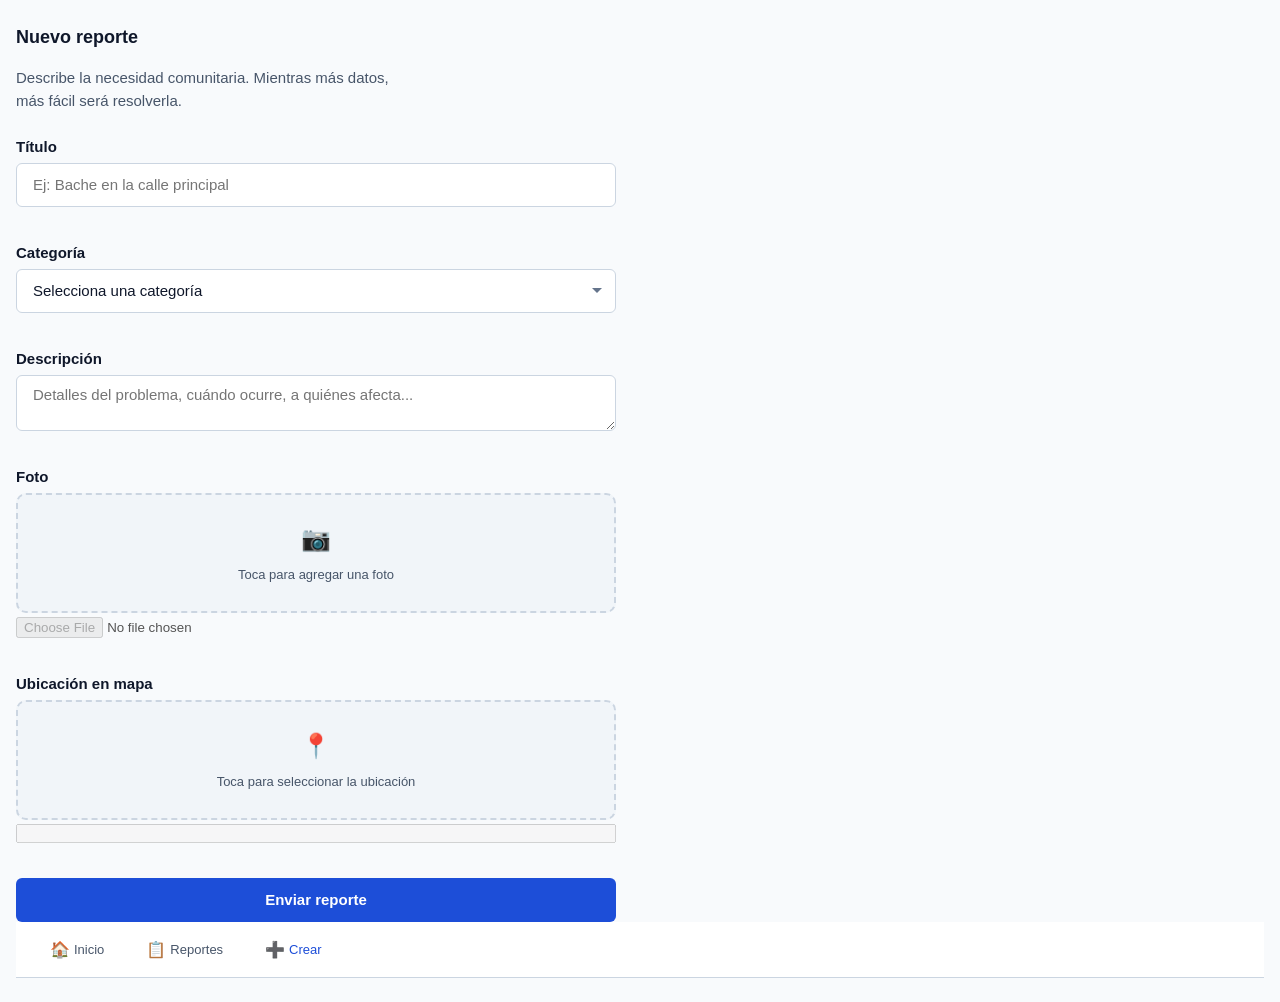
==== crear-reporte.html @ c8d3f110 "chore: inicializar proyecto AyudaYa con sistema de diseño y pantallas" ====
<!DOCTYPE html>
<html lang="es">
<head>
    <meta charset="UTF-8">
    <meta name="viewport" content="width=device-width, initial-scale=1.0">
    <title>AyudaYa — Crear reporte</title>
    <link rel="stylesheet" href="css/styles.css">
</head>
<body>
    <main class="screen">
        <h1 class="screen__title">Nuevo reporte</h1>
        <p class="screen__subtitle">Describe la necesidad comunitaria. Mientras más datos, más fácil será resolverla.</p>

        <form id="createReportForm" style="max-width: 600px;" novalidate>
            <div class="form__group">
                <label class="form__label" for="report-title">Título</label>
                <input class="form__input" id="report-title" type="text" placeholder="Ej: Bache en la calle principal" required>
                <span class="form__error" id="report-title-error"></span>
            </div>

            <div class="form__group">
                <label class="form__label" for="report-category">Categoría</label>
                <select class="form__input form__select" id="report-category" required>
                    <option value="">Selecciona una categoría</option>
                    <option value="bache">Bache</option>
                    <option value="alumbrado">Alumbrado</option>
                    <option value="inseguridad">Inseguridad</option>
                </select>
                <span class="form__error" id="report-category-error"></span>
            </div>

            <div class="form__group">
                <label class="form__label" for="report-description">Descripción</label>
                <textarea class="form__input form__textarea" id="report-description" placeholder="Detalles del problema, cuándo ocurre, a quiénes afecta..." required></textarea>
                <span class="form__error" id="report-description-error"></span>
            </div>

            <div class="form__group">
                <label class="form__label" for="report-photo">Foto</label>
                <label class="placeholder-visual" for="report-photo" aria-label="Agregar foto del reporte">
                    <span aria-hidden="true" style="font-size: 1.5rem;">📷</span>
                    <span>Toca para agregar una foto</span>
                </label>
                <input class="sr-only" id="report-photo" type="file" accept="image/*" disabled>
                <span class="form__error" id="report-photo-error"></span>
            </div>

            <div class="form__group">
                <label class="form__label" for="report-map">Ubicación en mapa</label>
                <label class="placeholder-visual" for="report-map" aria-label="Seleccionar ubicación en el mapa">
                    <span aria-hidden="true" style="font-size: 1.5rem;">📍</span>
                    <span>Toca para seleccionar la ubicación</span>
                </label>
                <input class="sr-only" id="report-map" type="text" disabled>
                <span class="form__error" id="report-map-error"></span>
            </div>

            <button class="btn btn--primary" type="submit" style="width: 100%;">Enviar reporte</button>
        </form>

        <nav class="navbar" aria-label="Navegación principal">
            <a href="index.html" class="navbar__item">
                <span class="navbar__icon" aria-hidden="true">🏠</span>
                <span>Inicio</span>
            </a>
            <a href="reportes.html" class="navbar__item">
                <span class="navbar__icon" aria-hidden="true">📋</span>
                <span>Reportes</span>
            </a>
            <a href="crear-reporte.html" class="navbar__item navbar__item--active" aria-current="page">
                <span class="navbar__icon" aria-hidden="true">➕</span>
                <span>Crear</span>
            </a>
        </nav>
    </main>
</body>
</html>
---- css/styles.css ----
:root {
    --color-primary: #1d4ed8;
    --color-secondary: #0ea5e9;
    --color-success: #16a34a;
    --color-error: #dc2626;
    --color-warning: #d97706;
    --color-gray-100: #f1f5f9;
    --color-gray-300: #cbd5e1;
    --color-gray-500: #64748b;
    --color-gray-700: #334155;
    --color-background: #f8fafc;
    --color-surface: #ffffff;

    --color-text: #0f172a;
    --color-text-muted: #475569;
    --color-text-inverse: #ffffff;

    --font-family: -apple-system, BlinkMacSystemFont, "Segoe UI", Roboto, "Helvetica Neue", Arial, sans-serif;
    --font-size-title: 1.5rem;
    --font-size-subtitle: 1.125rem;
    --font-size-body: 0.9375rem;
    --font-size-caption: 0.8125rem;

    --space-xs: 4px;
    --space-sm: 8px;
    --space-md: 16px;
    --space-lg: 24px;

    --radius-sm: 6px;
    --radius-md: 10px;

    --shadow-sm: 0 1px 3px rgba(0, 0, 0, 0.08);
    --shadow-md: 0 4px 12px rgba(0, 0, 0, 0.1);

    --nav-height: 56px;
    --container-max: 960px;
}

*, *::before, *::after {
    margin: 0;
    padding: 0;
    box-sizing: border-box;
}

html {
    scroll-behavior: smooth;
}

body {
    font-family: var(--font-family);
    font-size: var(--font-size-body);
    line-height: 1.5;
    color: var(--color-text);
    background-color: var(--color-background);
    -webkit-font-smoothing: antialiased;
}

.container {
    width: 100%;
    max-width: var(--container-max);
    margin: 0 auto;
    padding: 0 var(--space-md);
}

/* Navegación inferior móvil-first */
.navbar {
    position: fixed;
    bottom: 0;
    left: 0;
    right: 0;
    height: var(--nav-height);
    background: var(--color-surface);
    border-top: 1px solid var(--color-gray-300);
    display: flex;
    justify-content: space-around;
    align-items: center;
    z-index: 100;
}

.navbar__item {
    display: flex;
    flex-direction: column;
    align-items: center;
    justify-content: center;
    gap: 2px;
    text-decoration: none;
    color: var(--color-text-muted);
    font-size: var(--font-size-caption);
    font-weight: 500;
    padding: var(--space-xs) var(--space-sm);
    min-height: var(--nav-height);
    min-width: 64px;
    transition: color 0.2s;
}

.navbar__item:hover,
.navbar__item:focus-visible {
    color: var(--color-primary);
    outline: none;
}

.navbar__item:focus-visible {
    background: var(--color-gray-100);
    border-radius: var(--radius-sm);
}

.navbar__icon {
    width: 24px;
    height: 24px;
    display: inline-flex;
    align-items: center;
    justify-content: center;
    font-size: 1.25rem;
    line-height: 1;
}

.navbar__item--active {
    color: var(--color-primary);
}

/* Botón */
.btn {
    display: inline-flex;
    align-items: center;
    justify-content: center;
    min-height: 44px;
    padding: 10px var(--space-lg);
    border-radius: var(--radius-sm);
    font-family: var(--font-family);
    font-size: var(--font-size-body);
    font-weight: 600;
    line-height: 1.25;
    text-decoration: none;
    border: none;
    cursor: pointer;
    transition: background-color 0.2s, transform 0.1s;
}

.btn:focus-visible {
    outline: 3px solid var(--color-secondary);
    outline-offset: 2px;
}

.btn:active {
    transform: scale(0.98);
}

.btn--primary {
    background-color: var(--color-primary);
    color: var(--color-text-inverse);
}

.btn--primary:hover {
    background-color: #1e40af;
}

.btn--secondary {
    background-color: transparent;
    color: var(--color-primary);
    border: 2px solid var(--color-primary);
}

.btn--secondary:hover {
    background-color: var(--color-gray-100);
}

.btn--disabled {
    background-color: var(--color-gray-300);
    color: var(--color-gray-500);
    cursor: not-allowed;
    pointer-events: none;
}

/* Input */
.form__group {
    display: grid;
    gap: var(--space-xs);
    margin-bottom: var(--space-md);
}

.form__label {
    font-size: var(--font-size-body);
    font-weight: 600;
    color: var(--color-text);
}

.form__input {
    width: 100%;
    min-height: 44px;
    padding: 10px var(--space-md);
    border: 1px solid var(--color-gray-300);
    border-radius: var(--radius-sm);
    font-family: var(--font-family);
    font-size: var(--font-size-body);
    color: var(--color-text);
    background-color: var(--color-surface);
    transition: border-color 0.2s, box-shadow 0.2s;
}

.form__input:focus-visible {
    outline: none;
    border-color: var(--color-primary);
    box-shadow: 0 0 0 3px rgba(29, 78, 216, 0.15);
}

.form__input--error {
    border-color: var(--color-error);
}

.form__input--error:focus-visible {
    box-shadow: 0 0 0 3px rgba(220, 38, 38, 0.15);
}

.form__error {
    display: block;
    font-size: var(--font-size-caption);
    color: var(--color-error);
    min-height: 1.2em;
}

.form__select {
    appearance: none;
    background-image: url("data:image/svg+xml,%3Csvg xmlns='http://www.w3.org/2000/svg' width='12' height='12' viewBox='0 0 12 12'%3E%3Cpath d='M6 8L1 3h10z' fill='%2364748b'/%3E%3C/svg%3E");
    background-repeat: no-repeat;
    background-position: right 12px center;
    padding-right: 36px;
}

/* Card de reporte */
.report-card {
    background-color: var(--color-surface);
    border: 1px solid var(--color-gray-300);
    border-radius: var(--radius-md);
    padding: var(--space-md);
    box-shadow: var(--shadow-sm);
    display: grid;
    gap: var(--space-sm);
    transition: box-shadow 0.2s, transform 0.2s;
}

.report-card:hover {
    box-shadow: var(--shadow-md);
    transform: translateY(-2px);
}

.report-card__header {
    display: flex;
    justify-content: space-between;
    align-items: flex-start;
    gap: var(--space-sm);
}

.report-card__title {
    font-size: var(--font-size-subtitle);
    font-weight: 600;
    color: var(--color-text);
    line-height: 1.3;
}

.report-card__meta {
    display: flex;
    flex-wrap: wrap;
    gap: var(--space-xs);
    align-items: center;
}

.report-card__category,
.report-card__date {
    font-size: var(--font-size-caption);
    color: var(--color-text-muted);
}

.report-card__location {
    font-size: var(--font-size-caption);
    color: var(--color-text-muted);
    display: flex;
    align-items: center;
    gap: 4px;
}

/* Badge */
.badge {
    display: inline-flex;
    align-items: center;
    justify-content: center;
    min-height: 28px;
    padding: 2px var(--space-sm);
    border-radius: 999px;
    font-size: var(--font-size-caption);
    font-weight: 600;
    line-height: 1.25;
    white-space: nowrap;
}

.badge--status-pending {
    background-color: #fef3c7;
    color: #92400e;
}

.badge--status-inprogress {
    background-color: #dbeafe;
    color: #1e3a8a;
}

.badge--status-resolved {
    background-color: #dcfce7;
    color: #14532d;
}

.badge--category-bache {
    background-color: #475569;
    color: #ffffff;
}

.badge--category-alumbrado {
    background-color: #fde047;
    color: #713f12;
}

.badge--category-inseguridad {
    background-color: #fecaca;
    color: #991b1b;
}

/* FAB */
.fab {
    position: fixed;
    bottom: calc(var(--nav-height) + var(--space-md));
    right: var(--space-md);
    width: 56px;
    height: 56px;
    border-radius: 50%;
    background-color: var(--color-primary);
    color: var(--color-text-inverse);
    border: none;
    display: flex;
    align-items: center;
    justify-content: center;
    font-size: 1.5rem;
    font-weight: 700;
    box-shadow: var(--shadow-md);
    cursor: pointer;
    text-decoration: none;
    line-height: 1;
    z-index: 90;
}

.fab:focus-visible {
    outline: 3px solid var(--color-secondary);
    outline-offset: 2px;
}

.fab:active {
    transform: scale(0.95);
}

/* Placeholder visual */
.placeholder-visual {
    display: flex;
    flex-direction: column;
    align-items: center;
    justify-content: center;
    gap: var(--space-sm);
    min-height: 120px;
    border: 2px dashed var(--color-gray-300);
    border-radius: var(--radius-md);
    background-color: var(--color-gray-100);
    color: var(--color-text-muted);
    font-size: var(--font-size-caption);
    text-align: center;
    padding: var(--space-md);
    cursor: pointer;
    transition: border-color 0.2s, background-color 0.2s;
}

.placeholder-visual:hover {
    border-color: var(--color-primary);
    background-color: var(--color-surface);
}

.placeholder-visual:focus-visible {
    outline: none;
    border-color: var(--color-primary);
    box-shadow: 0 0 0 3px rgba(29, 78, 216, 0.15);
}

/* Pantallas generales */
.screen {
    padding: var(--space-lg) var(--space-md);
    padding-bottom: calc(var(--nav-height) + var(--space-lg) + env(safe-area-inset-bottom, 0px));
}

.screen--centered {
    display: flex;
    flex-direction: column;
    align-items: center;
    justify-content: center;
    min-height: 100vh;
    text-align: center;
}

.screen__logo {
    font-size: var(--font-size-title);
    font-weight: 700;
    color: var(--color-primary);
    margin-bottom: var(--space-lg);
    letter-spacing: -0.02em;
}

.screen__title {
    font-size: var(--font-size-subtitle);
    font-weight: 700;
    margin-bottom: var(--space-md);
    color: var(--color-text);
}

.screen__subtitle {
    font-size: var(--font-size-body);
    color: var(--color-text-muted);
    margin-bottom: var(--space-lg);
    max-width: 400px;
}

/* Lista */
.list {
    display: grid;
    gap: var(--space-md);
}

/* Enlace secundario */
.link {
    color: var(--color-primary);
    text-decoration: none;
    font-weight: 600;
    font-size: var(--font-size-body);
    background: none;
    border: none;
    cursor: pointer;
    padding: var(--space-xs);
    min-height: 44px;
    display: inline-flex;
    align-items: center;
}

.link:hover {
    text-decoration: underline;
}

.link:focus-visible {
    outline: 3px solid var(--color-secondary);
    outline-offset: 2px;
    border-radius: var(--radius-sm);
}

/* Espaciado util */
.mt-sm { margin-top: var(--space-sm); }
.mt-md { margin-top: var(--space-md); }
.mb-sm { margin-bottom: var(--space-sm); }
.mb-md { margin-bottom: var(--space-md); }

/* Style guide específico */
.styleguide {
    padding: var(--space-lg) var(--space-md);
    padding-bottom: calc(var(--space-lg) * 2);
}

.styleguide__section {
    margin-bottom: var(--space-lg);
}

.styleguide__section-title {
    font-size: var(--font-size-subtitle);
    font-weight: 700;
    margin-bottom: var(--space-md);
    color: var(--color-text);
}

.styleguide__token-row {
    display: flex;
    flex-wrap: wrap;
    gap: var(--space-sm);
    align-items: center;
}

.styleguide__swatch {
    width: 48px;
    height: 48px;
    border-radius: var(--radius-sm);
    border: 1px solid var(--color-gray-300);
    display: inline-block;
}

.styleguide__token-name {
    font-family: monospace;
    font-size: var(--font-size-caption);
    color: var(--color-text-muted);
}

.styleguide__component-grid {
    display: grid;
    gap: var(--space-md);
}

/* Responsive */
@media (min-width: 768px) {
    .navbar {
        position: sticky;
        top: 0;
        bottom: auto;
        border-top: none;
        border-bottom: 1px solid var(--color-gray-300);
        justify-content: flex-start;
        padding: 0 var(--space-md);
        gap: var(--space-sm);
    }

    .navbar__item {
        flex-direction: row;
        min-width: auto;
        padding: var(--space-sm) var(--space-md);
        border-radius: var(--radius-sm);
    }

    .navbar__icon {
        font-size: 1rem;
    }

    .screen {
        padding-bottom: var(--space-lg);
    }

    .screen--centered {
        min-height: auto;
        padding-top: 10vh;
        padding-bottom: 10vh;
    }

    .report-card {
        padding: var(--space-lg);
    }

    .styleguide__component-grid {
        grid-template-columns: repeat(2, 1fr);
    }
}

/* Imprimir */
@media print {
    .navbar, .fab, .btn, .form__input, .placeholder-visual {
        display: none;
    }
}

.sr-hidden {
    position: absolute;
    width: 1px;
    height: 1px;
    padding: 0;
    margin: -1px;
    overflow: hidden;
    clip: rect(0, 0, 0, 0);
    white-space: nowrap;
    border: 0;
}
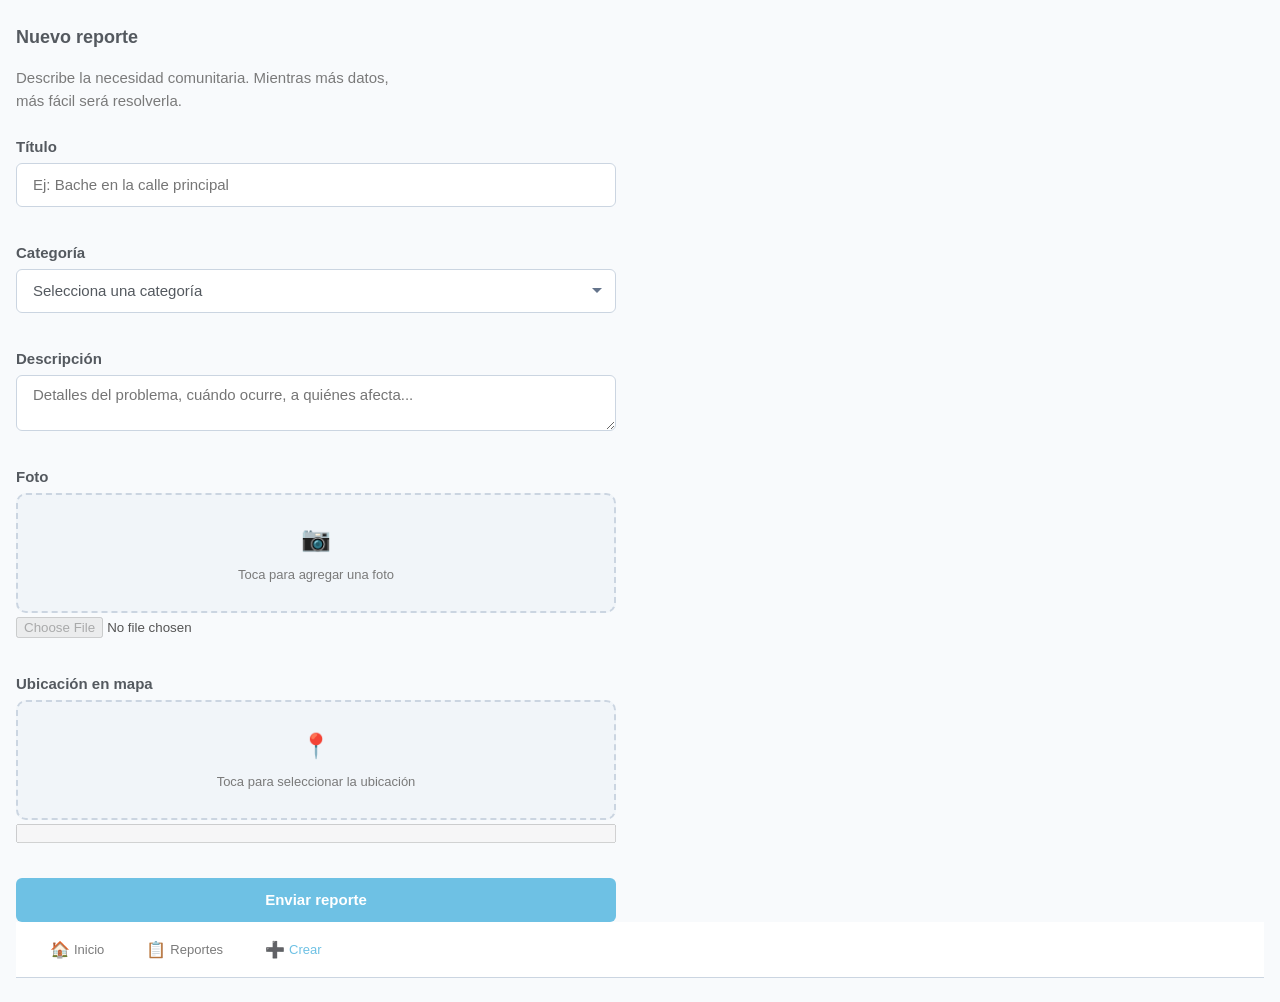
==== commit 9742ca08: "chore: aplicar nueva paleta de colores con tokens y mantener contraste WCAG AA" ====
--- a/crear-reporte.html
+++ b/crear-reporte.html
@@ -4,6 +4,7 @@
     <meta charset="UTF-8">
     <meta name="viewport" content="width=device-width, initial-scale=1.0">
     <title>AyudaYa — Crear reporte</title>
+    <link rel="icon" type="image/svg+xml" href="assets/images/favicon.svg">
     <link rel="stylesheet" href="css/styles.css">
 </head>
 <body>
--- a/css/styles.css
+++ b/css/styles.css
@@ -1,6 +1,6 @@
 :root {
-    --color-primary: #1d4ed8;
-    --color-secondary: #0ea5e9;
+    --color-primary: #6EC1E4;
+    --color-secondary: #61CE70;
     --color-success: #16a34a;
     --color-error: #dc2626;
     --color-warning: #d97706;
@@ -11,8 +11,8 @@
     --color-background: #f8fafc;
     --color-surface: #ffffff;
 
-    --color-text: #0f172a;
-    --color-text-muted: #475569;
+    --color-text: #54595F;
+    --color-text-muted: #7A7A7A;
     --color-text-inverse: #ffffff;
 
     --font-family: -apple-system, BlinkMacSystemFont, "Segoe UI", Roboto, "Helvetica Neue", Arial, sans-serif;
@@ -151,7 +151,7 @@
 }
 
 .btn--primary:hover {
-    background-color: #1e40af;
+    background-color: #5bb5db;
 }
 
 .btn--secondary {
@@ -200,7 +200,7 @@
 .form__input:focus-visible {
     outline: none;
     border-color: var(--color-primary);
-    box-shadow: 0 0 0 3px rgba(29, 78, 216, 0.15);
+    box-shadow: 0 0 0 3px rgba(110, 193, 228, 0.25);
 }
 
 .form__input--error {
@@ -308,7 +308,7 @@
 }
 
 .badge--category-bache {
-    background-color: #475569;
+    background-color: var(--color-gray-700);
     color: #ffffff;
 }
 
@@ -551,7 +551,17 @@
     }
 }
 
-.sr-hidden {
+/* Ocultar icono de candado/autocompletar del navegador en campos de contraseña */
+input[type="password"]::-webkit-credentials-auto-fill-button,
+input[type="password"]::-webkit-clear-button,
+input[type="password"]::-webkit-inner-spin-button {
+    display: none !important;
+    -webkit-appearance: none;
+    appearance: none;
+    margin: 0;
+    height: 0;
+    width: 0;
+}
     position: absolute;
     width: 1px;
     height: 1px;
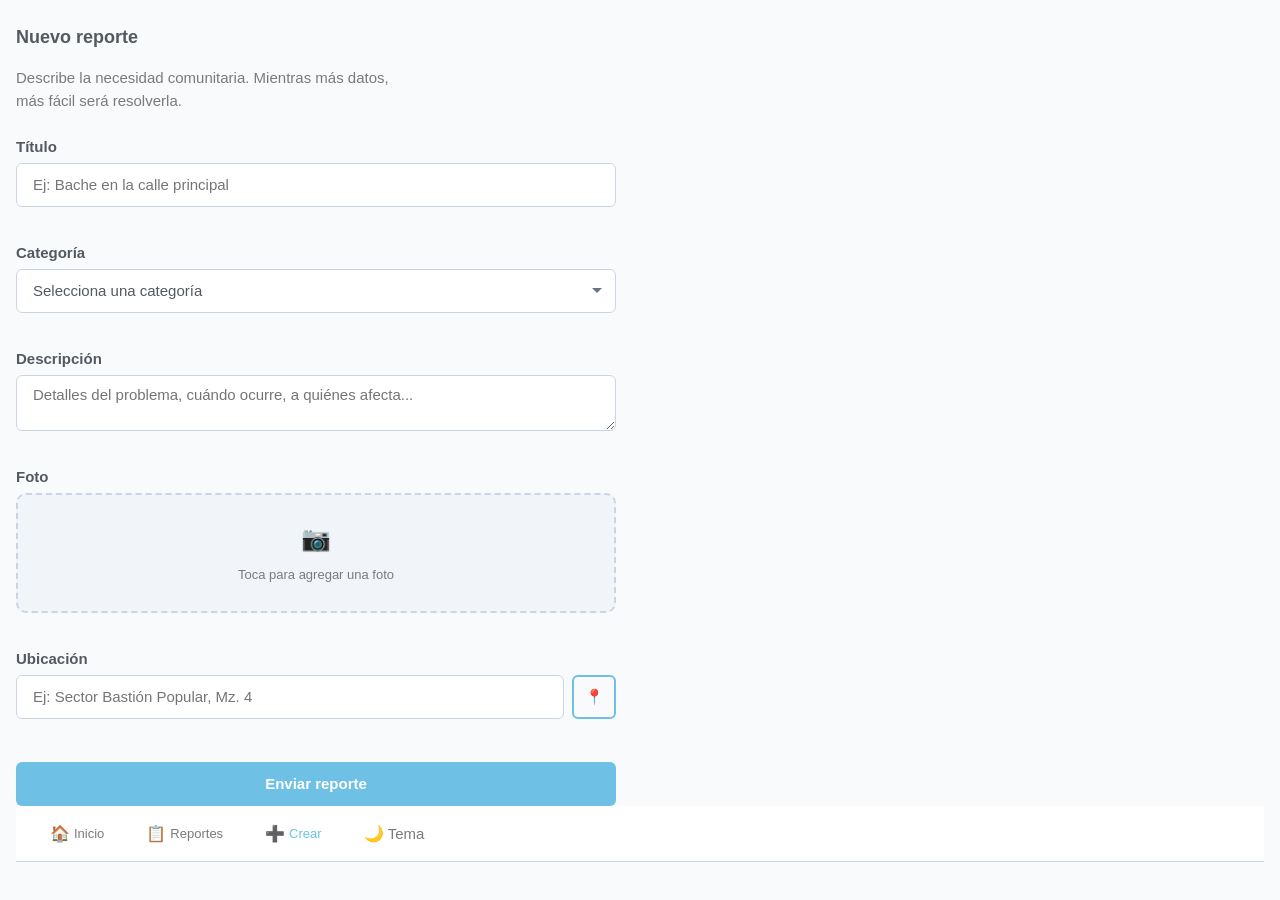
==== commit 4f8c68f7: "feat: agregar modo oscuro, foto/ubicación funcional y persistencia de reportes Se corrige un bug de " ====
--- a/crear-reporte.html
+++ b/crear-reporte.html
@@ -6,13 +6,22 @@
     <title>AyudaYa — Crear reporte</title>
     <link rel="icon" type="image/svg+xml" href="assets/images/favicon.svg">
     <link rel="stylesheet" href="css/styles.css">
+    <script>
+        (function () {
+            try {
+                if (localStorage.getItem('ayudaya_theme') === 'dark') {
+                    document.documentElement.setAttribute('data-theme', 'dark');
+                }
+            } catch (e) {}
+        })();
+    </script>
 </head>
 <body>
     <main class="screen">
         <h1 class="screen__title">Nuevo reporte</h1>
         <p class="screen__subtitle">Describe la necesidad comunitaria. Mientras más datos, más fácil será resolverla.</p>
 
-        <form id="createReportForm" style="max-width: 600px;" novalidate>
+        <form id="createReportForm" class="form--narrow" novalidate>
             <div class="form__group">
                 <label class="form__label" for="report-title">Título</label>
                 <input class="form__input" id="report-title" type="text" placeholder="Ej: Bache en la calle principal" required>
@@ -38,25 +47,25 @@
 
             <div class="form__group">
                 <label class="form__label" for="report-photo">Foto</label>
-                <label class="placeholder-visual" for="report-photo" aria-label="Agregar foto del reporte">
-                    <span aria-hidden="true" style="font-size: 1.5rem;">📷</span>
+                <label class="placeholder-visual" for="report-photo" id="reportPhotoLabel" aria-label="Agregar foto del reporte">
+                    <span class="placeholder-visual__icon" aria-hidden="true">📷</span>
                     <span>Toca para agregar una foto</span>
                 </label>
-                <input class="sr-only" id="report-photo" type="file" accept="image/*" disabled>
+                <input class="sr-only" id="report-photo" type="file" accept="image/*">
                 <span class="form__error" id="report-photo-error"></span>
             </div>
 
             <div class="form__group">
-                <label class="form__label" for="report-map">Ubicación en mapa</label>
-                <label class="placeholder-visual" for="report-map" aria-label="Seleccionar ubicación en el mapa">
-                    <span aria-hidden="true" style="font-size: 1.5rem;">📍</span>
-                    <span>Toca para seleccionar la ubicación</span>
-                </label>
-                <input class="sr-only" id="report-map" type="text" disabled>
+                <label class="form__label" for="report-location">Ubicación</label>
+                <div class="location-row">
+                    <input class="form__input" id="report-location" type="text" placeholder="Ej: Sector Bastión Popular, Mz. 4">
+                    <button class="btn btn--secondary btn--icon" type="button" id="useLocationBtn" aria-label="Usar mi ubicación actual" title="Usar mi ubicación actual">📍</button>
+                </div>
+                <span class="location-status" id="report-location-status"></span>
                 <span class="form__error" id="report-map-error"></span>
             </div>
 
-            <button class="btn btn--primary" type="submit" style="width: 100%;">Enviar reporte</button>
+            <button class="btn btn--primary btn--block" type="submit">Enviar reporte</button>
         </form>
 
         <nav class="navbar" aria-label="Navegación principal">
@@ -72,7 +81,12 @@
                 <span class="navbar__icon" aria-hidden="true">➕</span>
                 <span>Crear</span>
             </a>
+            <button type="button" class="navbar__item navbar__item--button" id="themeToggle" aria-pressed="false">
+                <span class="navbar__icon" id="themeToggleIcon" aria-hidden="true">🌙</span>
+                <span>Tema</span>
+            </button>
         </nav>
     </main>
+    <script src="js/main.js"></script>
 </body>
 </html>
--- a/css/styles.css
+++ b/css/styles.css
@@ -10,6 +10,7 @@
     --color-gray-700: #334155;
     --color-background: #f8fafc;
     --color-surface: #ffffff;
+    --color-primary-soft: #e0f2fe;
 
     --color-text: #54595F;
     --color-text-muted: #7A7A7A;
@@ -164,6 +165,10 @@
     background-color: var(--color-gray-100);
 }
 
+.btn--block {
+    width: 100%;
+}
+
 .btn--disabled {
     background-color: var(--color-gray-300);
     color: var(--color-gray-500);
@@ -216,6 +221,10 @@
     font-size: var(--font-size-caption);
     color: var(--color-error);
     min-height: 1.2em;
+}
+
+.form--narrow {
+    max-width: 600px;
 }
 
 .form__select {
@@ -268,6 +277,13 @@
 .report-card__date {
     font-size: var(--font-size-caption);
     color: var(--color-text-muted);
+}
+
+.report-card__photo {
+    width: 100%;
+    max-height: 160px;
+    object-fit: cover;
+    border-radius: var(--radius-sm);
 }
 
 .report-card__location {
@@ -384,6 +400,64 @@
     box-shadow: 0 0 0 3px rgba(29, 78, 216, 0.15);
 }
 
+.placeholder-visual--filled {
+    border-style: solid;
+    border-color: var(--color-secondary);
+    background-color: var(--color-surface);
+    padding: var(--space-sm);
+}
+
+.placeholder-visual__icon {
+    font-size: 1.5rem;
+}
+
+.placeholder-visual__preview {
+    width: 100%;
+    max-height: 160px;
+    object-fit: cover;
+    border-radius: var(--radius-sm);
+}
+
+/* Oculto visualmente, accesible para lectores de pantalla */
+.sr-only {
+    position: absolute;
+    width: 1px;
+    height: 1px;
+    padding: 0;
+    margin: -1px;
+    overflow: hidden;
+    clip: rect(0, 0, 0, 0);
+    white-space: nowrap;
+    border: 0;
+}
+
+/* Fila de ubicación: input + botón de geolocalización */
+.location-row {
+    display: flex;
+    gap: var(--space-sm);
+}
+
+.location-row .form__input {
+    flex: 1;
+}
+
+.btn--icon {
+    flex-shrink: 0;
+    width: 44px;
+    padding: 0;
+}
+
+.location-status {
+    display: block;
+    font-size: var(--font-size-caption);
+    color: var(--color-text-muted);
+    margin-top: var(--space-xs);
+}
+
+.location-status--ok {
+    color: var(--color-success);
+}
+
 /* Pantallas generales */
 .screen {
     padding: var(--space-lg) var(--space-md);
@@ -419,6 +493,141 @@
     color: var(--color-text-muted);
     margin-bottom: var(--space-lg);
     max-width: 400px;
+}
+
+/* Hero de inicio */
+.hero {
+    display: grid;
+    gap: var(--space-lg);
+}
+
+.hero__brand {
+    display: flex;
+    align-items: center;
+    gap: var(--space-md);
+}
+
+.hero__logo {
+    width: 48px;
+    height: 48px;
+    object-fit: contain;
+}
+
+.hero__name {
+    font-size: var(--font-size-title);
+    font-weight: 700;
+    color: var(--color-text);
+}
+
+.hero__intro {
+    display: grid;
+    gap: var(--space-md);
+}
+
+.hero__headline {
+    font-size: var(--font-size-subtitle);
+    font-weight: 700;
+    color: var(--color-text);
+    line-height: 1.3;
+    max-width: 600px;
+}
+
+.hero__lead {
+    font-size: var(--font-size-body);
+    color: var(--color-text);
+    line-height: 1.6;
+    max-width: 560px;
+    background-color: var(--color-primary-soft);
+    padding: var(--space-md);
+    border-radius: var(--radius-sm);
+}
+
+.hero__actions {
+    display: grid;
+    gap: var(--space-sm);
+    max-width: 320px;
+}
+
+.hero__actions .btn {
+    width: 100%;
+}
+
+/* Grilla de categorías del inicio */
+.category-grid {
+    display: grid;
+    grid-template-columns: repeat(auto-fit, minmax(220px, 1fr));
+    gap: var(--space-md);
+}
+
+.category-card {
+    text-align: center;
+    padding: var(--space-lg);
+}
+
+.category-card__icon {
+    font-size: 2rem;
+    margin-bottom: var(--space-sm);
+}
+
+.category-card__title {
+    font-weight: 700;
+    color: var(--color-text);
+    margin-bottom: var(--space-xs);
+}
+
+.category-card__text {
+    font-size: var(--font-size-body);
+    color: var(--color-text-muted);
+}
+
+/* Tarjeta de autenticación (login / registro) */
+.auth-card {
+    width: 100%;
+    max-width: 360px;
+}
+
+.auth-card--wide {
+    max-width: 420px;
+    margin: 0 auto;
+}
+
+.auth-card__brand {
+    display: flex;
+    align-items: center;
+    gap: var(--space-md);
+    margin-bottom: var(--space-lg);
+}
+
+.auth-card__logo {
+    width: 56px;
+    height: 56px;
+    object-fit: contain;
+}
+
+.auth-card__logo--sm {
+    width: 48px;
+    height: 48px;
+}
+
+.auth-card__badge {
+    margin-bottom: 0;
+    background-color: var(--color-primary);
+    color: var(--color-text-inverse);
+    padding: var(--space-xs) var(--space-md);
+    border-radius: var(--radius-sm);
+}
+
+.auth-card__title {
+    font-size: var(--font-size-title);
+    font-weight: 700;
+    color: var(--color-text);
+}
+
+.auth-card__lead {
+    font-size: var(--font-size-body);
+    color: var(--color-text-muted);
+    line-height: 1.6;
+    margin-bottom: var(--space-lg);
 }
 
 /* Lista */
@@ -457,6 +666,7 @@
 .mt-md { margin-top: var(--space-md); }
 .mb-sm { margin-bottom: var(--space-sm); }
 .mb-md { margin-bottom: var(--space-md); }
+.text-center { text-align: center; }
 
 /* Style guide específico */
 .styleguide {
@@ -562,13 +772,69 @@
     height: 0;
     width: 0;
 }
-    position: absolute;
-    width: 1px;
-    height: 1px;
-    padding: 0;
-    margin: -1px;
-    overflow: hidden;
-    clip: rect(0, 0, 0, 0);
-    white-space: nowrap;
-    border: 0;
-}
+
+/* Modo oscuro */
+[data-theme="dark"] {
+    --color-background: #0f172a;
+    --color-surface: #1e293b;
+    --color-text: #e2e8f0;
+    --color-text-muted: #94a3b8;
+    --color-gray-100: #1e293b;
+    --color-gray-300: #334155;
+    --color-primary-soft: #16324a;
+    --shadow-sm: 0 1px 3px rgba(0, 0, 0, 0.4);
+    --shadow-md: 0 4px 12px rgba(0, 0, 0, 0.5);
+}
+
+body {
+    transition: background-color 0.25s ease, color 0.25s ease;
+}
+
+.navbar__item--button {
+    background: none;
+    border: none;
+    font: inherit;
+    font-weight: 500;
+    cursor: pointer;
+}
+
+/* Animaciones de entrada */
+@keyframes fadeInUp {
+    from {
+        opacity: 0;
+        transform: translateY(10px);
+    }
+    to {
+        opacity: 1;
+        transform: none;
+    }
+}
+
+.report-card,
+.category-card {
+    animation: fadeInUp 0.35s ease both;
+}
+
+.list .report-card:nth-child(1) { animation-delay: 0.03s; }
+.list .report-card:nth-child(2) { animation-delay: 0.08s; }
+.list .report-card:nth-child(3) { animation-delay: 0.13s; }
+.list .report-card:nth-child(4) { animation-delay: 0.18s; }
+.list .report-card:nth-child(n+5) { animation-delay: 0.22s; }
+
+.category-grid .category-card:nth-child(1) { animation-delay: 0.03s; }
+.category-grid .category-card:nth-child(2) { animation-delay: 0.09s; }
+.category-grid .category-card:nth-child(3) { animation-delay: 0.15s; }
+
+.report-card--highlight {
+    border-color: var(--color-secondary);
+    box-shadow: 0 0 0 3px rgba(97, 206, 112, 0.25);
+}
+
+@media (prefers-reduced-motion: reduce) {
+    *, *::before, *::after {
+        animation-duration: 0.001ms !important;
+        animation-iteration-count: 1 !important;
+        transition-duration: 0.001ms !important;
+        scroll-behavior: auto !important;
+    }
+}
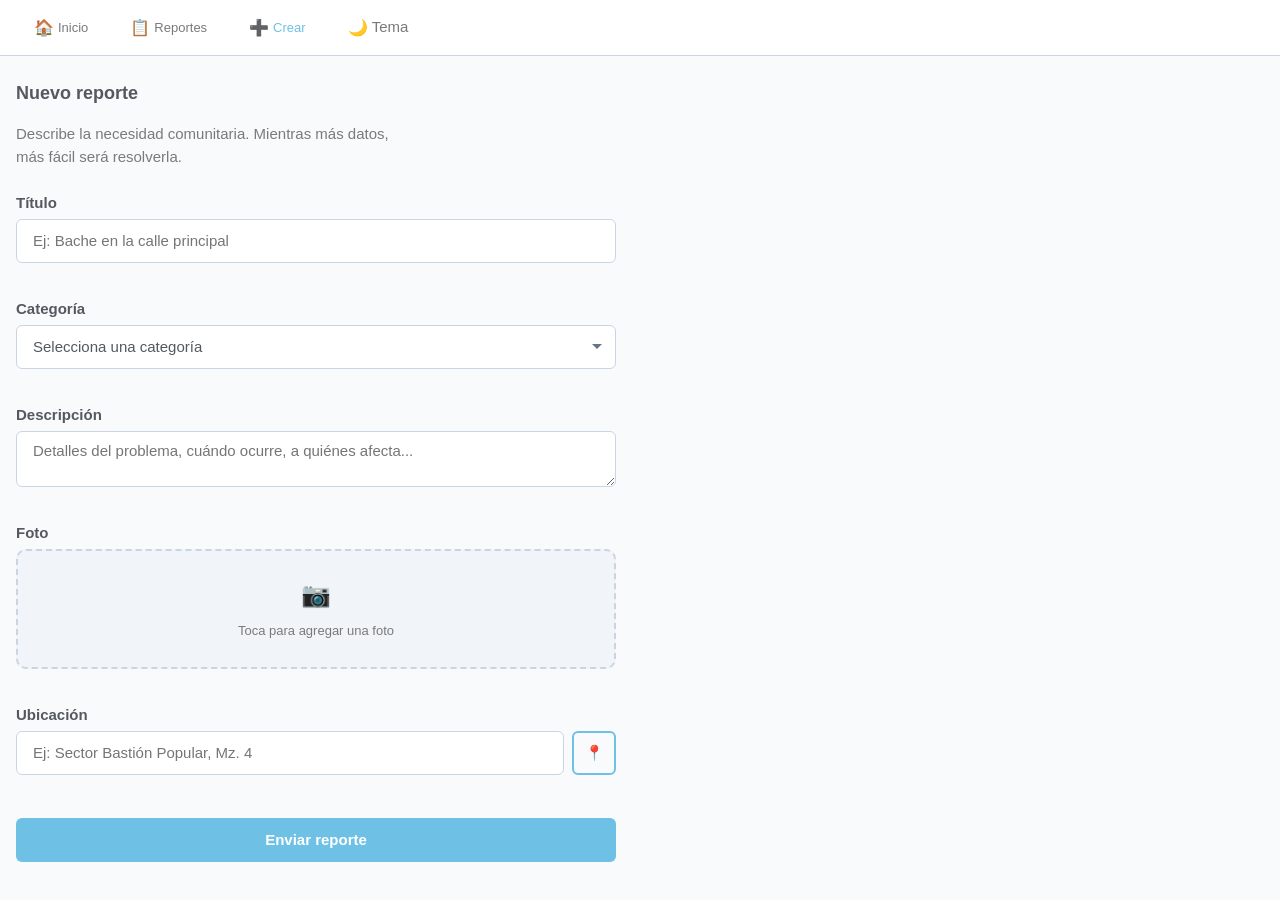
==== commit 5ded2b06: "feat: agregar navegación principal a todas las páginas y mejorar el resaltado del titular en la secc" ====
--- a/crear-reporte.html
+++ b/crear-reporte.html
@@ -17,6 +17,25 @@
     </script>
 </head>
 <body>
+    <nav class="navbar" aria-label="Navegación principal">
+        <a href="index.html" class="navbar__item">
+            <span class="navbar__icon" aria-hidden="true">🏠</span>
+            <span>Inicio</span>
+        </a>
+        <a href="reportes.html" class="navbar__item">
+            <span class="navbar__icon" aria-hidden="true">📋</span>
+            <span>Reportes</span>
+        </a>
+        <a href="crear-reporte.html" class="navbar__item navbar__item--active" aria-current="page">
+            <span class="navbar__icon" aria-hidden="true">➕</span>
+            <span>Crear</span>
+        </a>
+        <button type="button" class="navbar__item navbar__item--button" id="themeToggle" aria-pressed="false">
+            <span class="navbar__icon" id="themeToggleIcon" aria-hidden="true">🌙</span>
+            <span>Tema</span>
+        </button>
+    </nav>
+
     <main class="screen">
         <h1 class="screen__title">Nuevo reporte</h1>
         <p class="screen__subtitle">Describe la necesidad comunitaria. Mientras más datos, más fácil será resolverla.</p>
@@ -67,25 +86,6 @@
 
             <button class="btn btn--primary btn--block" type="submit">Enviar reporte</button>
         </form>
-
-        <nav class="navbar" aria-label="Navegación principal">
-            <a href="index.html" class="navbar__item">
-                <span class="navbar__icon" aria-hidden="true">🏠</span>
-                <span>Inicio</span>
-            </a>
-            <a href="reportes.html" class="navbar__item">
-                <span class="navbar__icon" aria-hidden="true">📋</span>
-                <span>Reportes</span>
-            </a>
-            <a href="crear-reporte.html" class="navbar__item navbar__item--active" aria-current="page">
-                <span class="navbar__icon" aria-hidden="true">➕</span>
-                <span>Crear</span>
-            </a>
-            <button type="button" class="navbar__item navbar__item--button" id="themeToggle" aria-pressed="false">
-                <span class="navbar__icon" id="themeToggleIcon" aria-hidden="true">🌙</span>
-                <span>Tema</span>
-            </button>
-        </nav>
     </main>
     <script src="js/main.js"></script>
 </body>
--- a/css/styles.css
+++ b/css/styles.css
@@ -496,14 +496,22 @@
 }
 
 /* Hero de inicio */
+.home-hero {
+    background-image:
+        radial-gradient(600px circle at 12% 8%, rgba(110, 193, 228, 0.18), transparent 60%),
+        radial-gradient(500px circle at 88% 12%, rgba(97, 206, 112, 0.14), transparent 55%);
+}
+
 .hero {
     display: grid;
     gap: var(--space-lg);
+    text-align: center;
 }
 
 .hero__brand {
     display: flex;
     align-items: center;
+    justify-content: center;
     gap: var(--space-md);
 }
 
@@ -530,6 +538,7 @@
     color: var(--color-text);
     line-height: 1.3;
     max-width: 600px;
+    margin: 0 auto;
 }
 
 .hero__lead {
@@ -537,19 +546,95 @@
     color: var(--color-text);
     line-height: 1.6;
     max-width: 560px;
+    margin: 0 auto;
     background-color: var(--color-primary-soft);
     padding: var(--space-md);
     border-radius: var(--radius-sm);
+}
+
+.hero__eyebrow {
+    display: inline-flex;
+    align-items: center;
+    gap: var(--space-xs);
+    margin: 0 auto;
+    background-color: var(--color-primary-soft);
+    color: var(--color-text);
+    font-size: var(--font-size-caption);
+    font-weight: 700;
+    padding: var(--space-xs) var(--space-md);
+    border-radius: 999px;
+}
+
+.hero__highlight {
+    width: fit-content;
+    background-color: rgba(110, 193, 228, 0.35);
+    border-radius: var(--radius-md);
+    padding: var(--space-sm) var(--space-md);
 }
 
 .hero__actions {
     display: grid;
     gap: var(--space-sm);
     max-width: 320px;
+    width: 100%;
+    margin: 0 auto;
 }
 
 .hero__actions .btn {
     width: 100%;
+}
+
+.hero__login-link {
+    justify-content: center;
+}
+
+.hero__stats {
+    display: flex;
+    flex-wrap: wrap;
+    justify-content: center;
+    gap: var(--space-lg);
+    padding-top: var(--space-md);
+    border-top: 1px solid var(--color-gray-300);
+}
+
+.hero__stat {
+    display: flex;
+    flex-direction: column;
+    align-items: center;
+    gap: 2px;
+}
+
+.hero__stat-number {
+    font-size: var(--font-size-title);
+    font-weight: 800;
+    color: var(--color-text);
+}
+
+.hero__stat-label {
+    font-size: var(--font-size-caption);
+    color: var(--color-text-muted);
+}
+
+.section-heading {
+    display: grid;
+    gap: var(--space-xs);
+}
+
+.section-heading__title {
+    font-size: var(--font-size-subtitle);
+    font-weight: 700;
+    color: var(--color-text);
+}
+
+.section-heading__text {
+    font-size: var(--font-size-body);
+    color: var(--color-text-muted);
+}
+
+.btn--lg {
+    min-height: 52px;
+    padding: 0 var(--space-lg);
+    font-size: 1rem;
 }
 
 /* Grilla de categorías del inicio */
@@ -565,8 +650,26 @@
 }
 
 .category-card__icon {
-    font-size: 2rem;
-    margin-bottom: var(--space-sm);
+    width: 56px;
+    height: 56px;
+    margin: 0 auto var(--space-sm);
+    border-radius: 50%;
+    display: flex;
+    align-items: center;
+    justify-content: center;
+    font-size: 1.5rem;
+}
+
+.category-card__icon--bache {
+    background-color: var(--color-gray-700);
+}
+
+.category-card__icon--alumbrado {
+    background-color: #fde047;
+}
+
+.category-card__icon--inseguridad {
+    background-color: #fecaca;
 }
 
 .category-card__title {
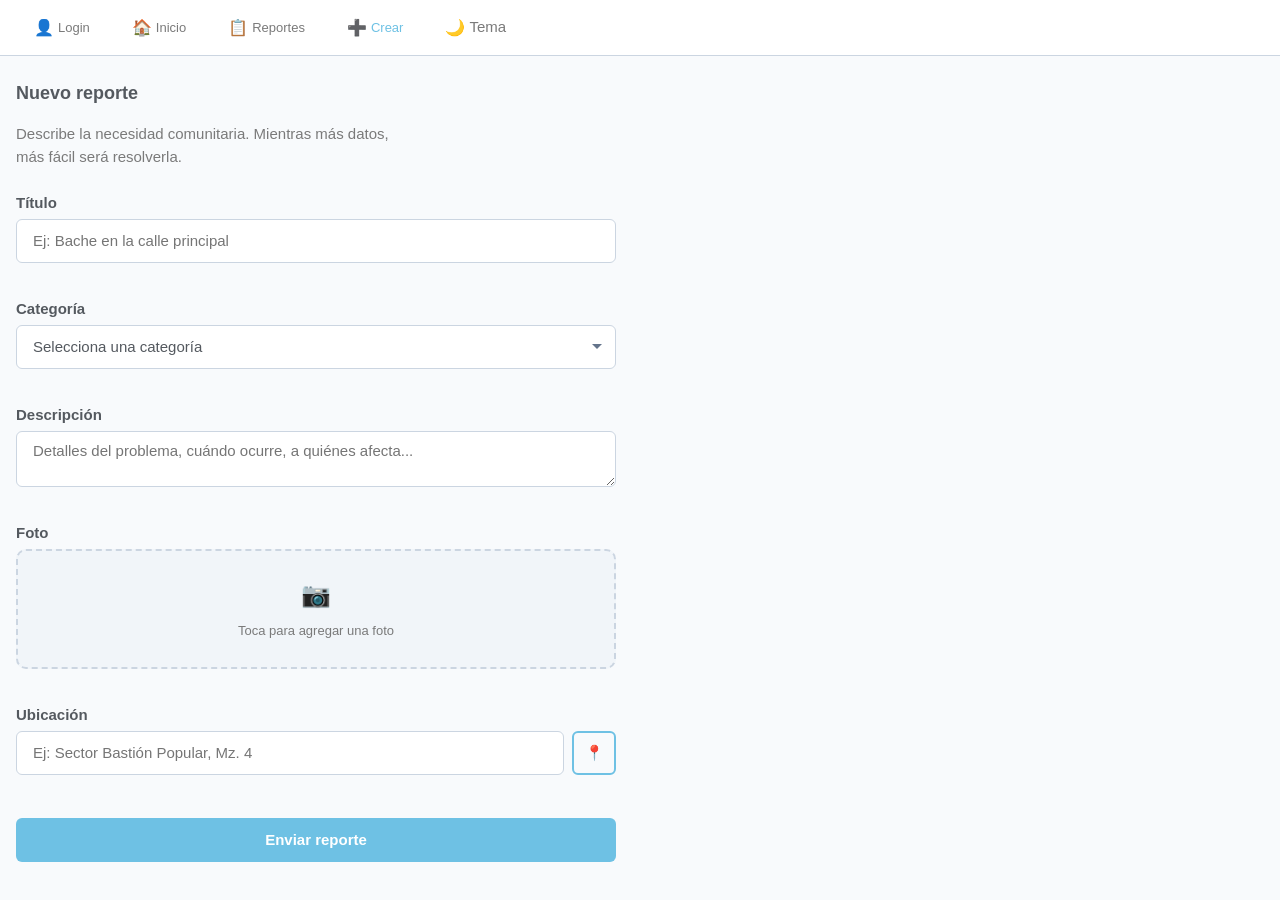
==== commit 33b39074: "feat: agregar enlace de navegación "Login" en todas las páginas para mejorar la accesibilidad" ====
--- a/crear-reporte.html
+++ b/crear-reporte.html
@@ -18,6 +18,10 @@
 </head>
 <body>
     <nav class="navbar" aria-label="Navegación principal">
+        <a href="login.html" class="navbar__item">
+            <span class="navbar__icon" aria-hidden="true">👤</span>
+            <span>Login</span>
+        </a>
         <a href="index.html" class="navbar__item">
             <span class="navbar__icon" aria-hidden="true">🏠</span>
             <span>Inicio</span>
